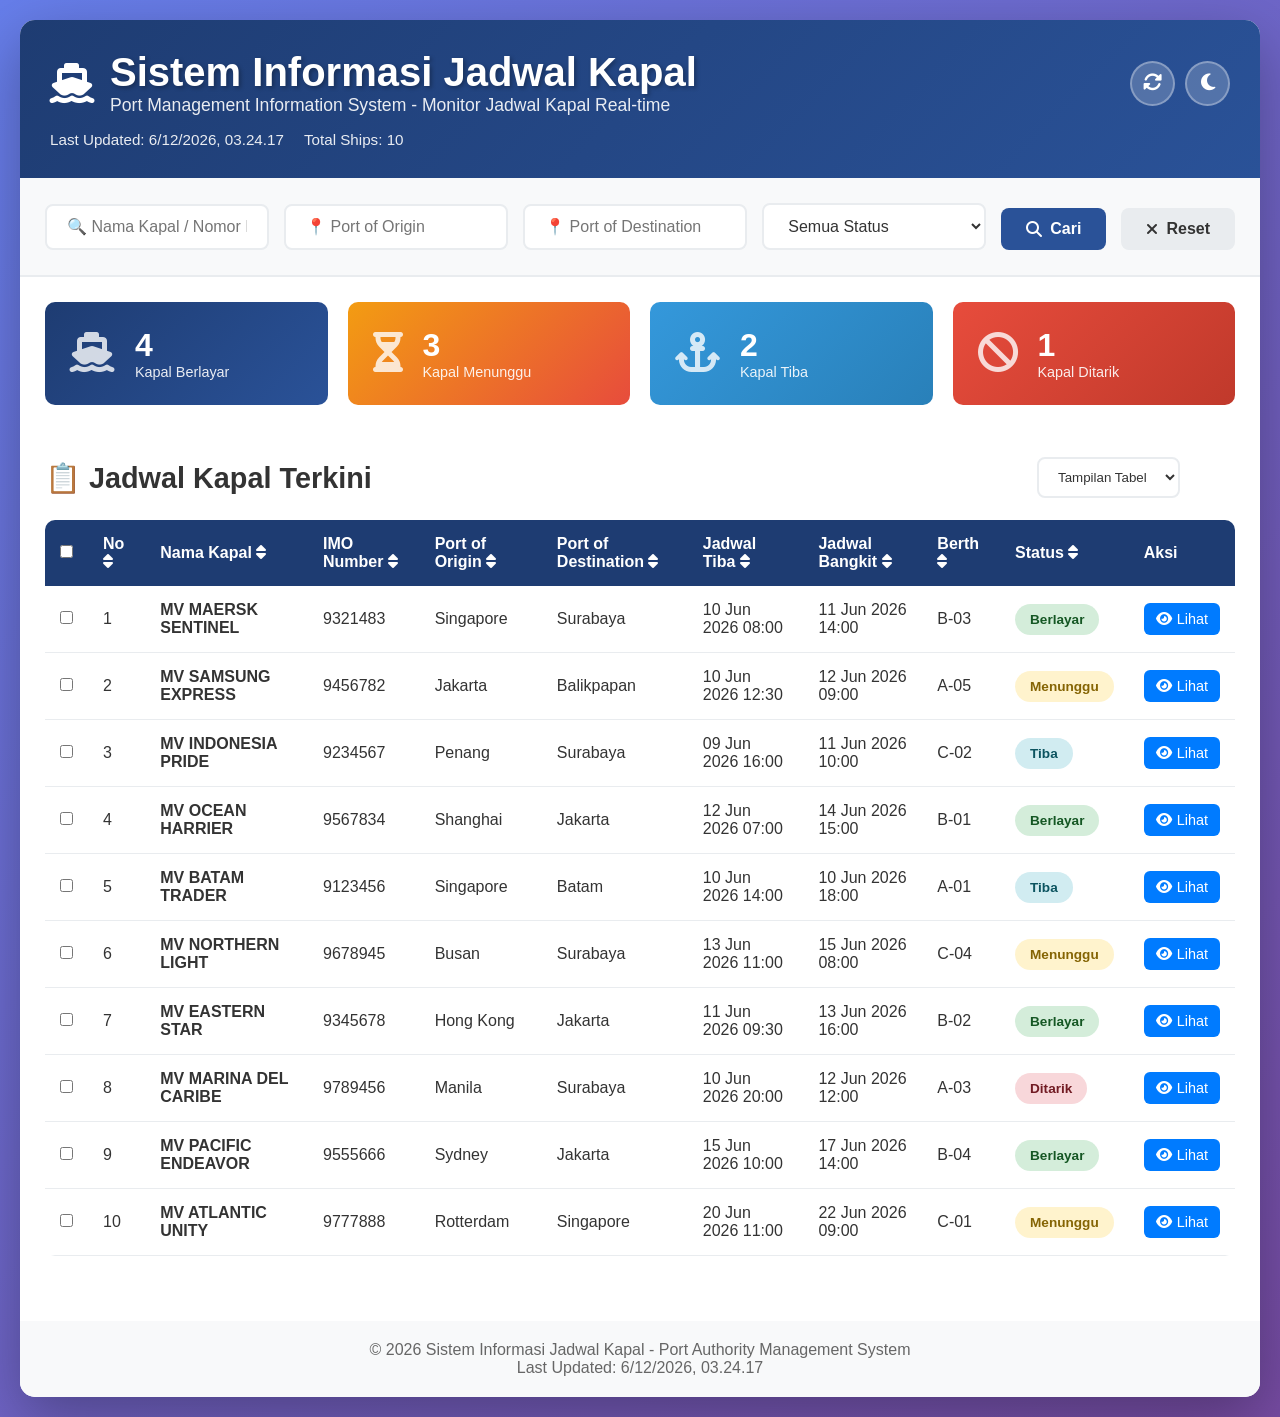
==== ship-schedule/index.html @ 840cf927 "Add Sistem Jadwal Kapal and Digital Clock applications" ====
<!DOCTYPE html>
<html lang="id">
<head>
    <meta charset="UTF-8">
    <meta name="viewport" content="width=device-width, initial-scale=1.0">
    <title>Sistem Informasi Jadwal Kapal</title>
    <link rel="stylesheet" href="styles.css">
    <link rel="stylesheet" href="https://cdnjs.cloudflare.com/ajax/libs/font-awesome/6.4.0/css/all.min.css">
</head>
<body>
    <div class="container">
        <div class="header">
            <div class="header-content">
                <div class="logo-section">
                    <i class="fas fa-ship"></i>
                    <div>
                        <h1>Sistem Informasi Jadwal Kapal</h1>
                        <p>Port Management Information System - Monitor Jadwal Kapal Real-time</p>
                    </div>
                </div>
                <div class="header-actions">
                    <button id="refreshBtn" class="btn-icon" title="Refresh Data">
                        <i class="fas fa-sync-alt"></i>
                    </button>
                    <button id="darkModeBtn" class="btn-icon" title="Toggle Dark Mode">
                        <i class="fas fa-moon"></i>
                    </button>
                </div>
            </div>
            <div class="status-bar">
                <span id="lastUpdate">Last Updated: --</span>
                <span id="totalShips">Total Ships: 0</span>
            </div>
        </div>

        <div class="search-section">
            <form class="search-form" id="searchForm">
                <div class="search-group">
                    <input type="text" id="shipName" placeholder="🔍 Nama Kapal / Nomor IMO" class="search-input">
                </div>
                <div class="search-group">
                    <input type="text" id="origin" placeholder="📍 Port of Origin" class="search-input">
                </div>
                <div class="search-group">
                    <input type="text" id="destination" placeholder="📍 Port of Destination" class="search-input">
                </div>
                <div class="search-group">
                    <select id="status" class="search-input">
                        <option value="">Semua Status</option>
                        <option value="berlayar">Berlayar</option>
                        <option value="menunggu">Menunggu</option>
                        <option value="tiba">Tiba</option>
                        <option value="ditarik">Ditarik</option>
                    </select>
                </div>
                <button type="submit" class="btn-primary">
                    <i class="fas fa-search"></i> Cari
                </button>
                <button type="reset" class="btn-secondary">
                    <i class="fas fa-times"></i> Reset
                </button>
            </form>
        </div>

        <div class="stats-section" id="statsSection">
            <div class="stat-card berlayar-card">
                <div class="stat-icon"><i class="fas fa-ship"></i></div>
                <div class="stat-content">
                    <h3 id="stat-berlayar">0</h3>
                    <p>Kapal Berlayar</p>
                </div>
            </div>
            <div class="stat-card menunggu-card">
                <div class="stat-icon"><i class="fas fa-hourglass-half"></i></div>
                <div class="stat-content">
                    <h3 id="stat-menunggu">0</h3>
                    <p>Kapal Menunggu</p>
                </div>
            </div>
            <div class="stat-card tiba-card">
                <div class="stat-icon"><i class="fas fa-anchor"></i></div>
                <div class="stat-content">
                    <h3 id="stat-tiba">0</h3>
                    <p>Kapal Tiba</p>
                </div>
            </div>
            <div class="stat-card ditarik-card">
                <div class="stat-icon"><i class="fas fa-ban"></i></div>
                <div class="stat-content">
                    <h3 id="stat-ditarik">0</h3>
                    <p>Kapal Ditarik</p>
                </div>
            </div>
        </div>

        <div class="table-section">
            <div class="table-header">
                <h2>📋 Jadwal Kapal Terkini</h2>
                <div class="table-controls">
                    <select id="viewMode" class="view-toggle">
                        <option value="table">Tampilan Tabel</option>
                        <option value="card">Tampilan Kartu</option>
                    </select>
                    <button id="exportBtn" class="btn-icon" title="Export to CSV">
                        <i class="fas fa-download"></i>
                    </button>
                </div>
            </div>

            <div id="tableView" class="table-view active">
                <div class="table-responsive">
                    <table class="schedule-table" id="scheduleTable">
                        <thead>
                            <tr>
                                <th><input type="checkbox" id="selectAll" title="Select All"></th>
                                <th onclick="sortTable('no')">No <i class="fas fa-sort"></i></th>
                                <th onclick="sortTable('nama')">Nama Kapal <i class="fas fa-sort"></i></th>
                                <th onclick="sortTable('imo')">IMO Number <i class="fas fa-sort"></i></th>
                                <th onclick="sortTable('origin')">Port of Origin <i class="fas fa-sort"></i></th>
                                <th onclick="sortTable('destination')">Port of Destination <i class="fas fa-sort"></i></th>
                                <th onclick="sortTable('tiba')">Jadwal Tiba <i class="fas fa-sort"></i></th>
                                <th onclick="sortTable('bangkit')">Jadwal Bangkit <i class="fas fa-sort"></i></th>
                                <th onclick="sortTable('berth')">Berth <i class="fas fa-sort"></i></th>
                                <th onclick="sortTable('status')">Status <i class="fas fa-sort"></i></th>
                                <th>Aksi</th>
                            </tr>
                        </thead>
                        <tbody id="tableBody"></tbody>
                    </table>
                </div>
                <div id="noResults" class="no-results" style="display: none;">
                    <i class="fas fa-search"></i>
                    <p>Tidak ada data kapal yang sesuai dengan pencarian</p>
                </div>
            </div>

            <div id="cardView" class="card-view">
                <div id="cardContainer" class="card-container"></div>
            </div>
        </div>

        <div class="pagination" id="pagination"></div>

        <div class="footer">
            <p>© 2026 Sistem Informasi Jadwal Kapal - Port Authority Management System</p>
            <p>Last Updated: <span id="footerTime">--</span></p>
        </div>
    </div>

    <div id="detailModal" class="modal">
        <div class="modal-content">
            <div class="modal-header">
                <h2 id="modalTitle">Detail Kapal</h2>
                <button class="modal-close">&times;</button>
            </div>
            <div id="modalBody" class="modal-body"></div>
            <div class="modal-footer">
                <button class="btn-secondary modal-close">Tutup</button>
            </div>
        </div>
    </div>

    <div id="toast" class="toast"></div>

    <script src="data.js"></script>
    <script src="app.js"></script>
</body>
</html>
---- ship-schedule/styles.css ----
* {
    margin: 0;
    padding: 0;
    box-sizing: border-box;
}

:root {
    --primary-color: #2a5298;
    --secondary-color: #1e3c72;
    --accent-color: #667eea;
    --danger-color: #dc3545;
    --success-color: #28a745;
    --warning-color: #ffc107;
    --info-color: #007bff;
    --light-bg: #f8f9fa;
    --border-color: #e9ecef;
    --text-color: #333;
    --text-light: #666;
    --transition: all 0.3s ease;
}

body.dark-mode {
    --light-bg: #1a1a2e;
    --text-color: #e0e0e0;
    --text-light: #a0a0a0;
    --border-color: #2a2a3e;
}

body {
    font-family: 'Segoe UI', Tahoma, Geneva, Verdana, sans-serif;
    background: linear-gradient(135deg, #667eea 0%, #764ba2 100%);
    min-height: 100vh;
    padding: 20px;
    color: var(--text-color);
    transition: var(--transition);
}

body.dark-mode {
    background: linear-gradient(135deg, #0f0f1e 0%, #1a1a3e 100%);
}

.container {
    max-width: 1400px;
    margin: 0 auto;
    background: white;
    border-radius: 15px;
    box-shadow: 0 20px 60px rgba(0,0,0,0.3);
    overflow: hidden;
    transition: var(--transition);
}

body.dark-mode .container {
    background: #1a1a2e;
    box-shadow: 0 20px 60px rgba(0,0,0,0.7);
}

.header {
    background: linear-gradient(135deg, #1e3c72 0%, #2a5298 100%);
    color: white;
    padding: 30px;
}

.header-content {
    display: flex;
    justify-content: space-between;
    align-items: center;
    margin-bottom: 15px;
}

.logo-section {
    display: flex;
    align-items: center;
    gap: 15px;
}

.logo-section i {
    font-size: 2.5em;
    animation: float 3s ease-in-out infinite;
}

@keyframes float {
    0%, 100% { transform: translateY(0px); }
    50% { transform: translateY(-10px); }
}

.logo-section h1 {
    font-size: 2.5em;
    text-shadow: 2px 2px 4px rgba(0,0,0,0.3);
}

.logo-section p {
    font-size: 1.1em;
    opacity: 0.9;
}

.header-actions {
    display: flex;
    gap: 10px;
}

.btn-icon {
    width: 45px;
    height: 45px;
    border-radius: 50%;
    background: rgba(255,255,255,0.2);
    color: white;
    border: 2px solid rgba(255,255,255,0.3);
    cursor: pointer;
    font-size: 1.2em;
    transition: var(--transition);
    display: flex;
    align-items: center;
    justify-content: center;
}

.btn-icon:hover {
    background: rgba(255,255,255,0.3);
    transform: scale(1.1);
}

.status-bar {
    display: flex;
    gap: 20px;
    font-size: 0.95em;
    opacity: 0.9;
    flex-wrap: wrap;
}

.search-section {
    padding: 25px;
    background: var(--light-bg);
    border-bottom: 2px solid var(--border-color);
}

.search-form {
    display: flex;
    gap: 15px;
    flex-wrap: wrap;
    align-items: flex-end;
}

.search-group {
    flex: 1;
    min-width: 150px;
}

.search-input {
    width: 100%;
    padding: 12px 20px;
    border: 2px solid var(--border-color);
    border-radius: 8px;
    font-size: 1em;
    background: white;
    color: var(--text-color);
}

body.dark-mode .search-input {
    background: #2a2a3e;
    color: var(--text-color);
    border-color: #3a3a4e;
}

.search-input:focus {
    outline: none;
    border-color: var(--accent-color);
    box-shadow: 0 0 10px rgba(102, 126, 234, 0.2);
}

.btn-primary, .btn-secondary {
    padding: 12px 25px;
    border: none;
    border-radius: 8px;
    font-size: 1em;
    cursor: pointer;
    transition: var(--transition);
    display: flex;
    align-items: center;
    gap: 8px;
    font-weight: 600;
}

.btn-primary {
    background: var(--primary-color);
    color: white;
}

.btn-primary:hover {
    background: var(--secondary-color);
    transform: translateY(-2px);
}

.btn-secondary {
    background: var(--border-color);
    color: var(--text-color);
}

.btn-secondary:hover {
    background: #ddd;
}

.stats-section {
    display: grid;
    grid-template-columns: repeat(auto-fit, minmax(250px, 1fr));
    gap: 20px;
    padding: 25px;
}

.stat-card {
    background: linear-gradient(135deg, #667eea 0%, #764ba2 100%);
    color: white;
    padding: 25px;
    border-radius: 10px;
    display: flex;
    align-items: center;
    gap: 20px;
    cursor: pointer;
    transition: var(--transition);
}

.stat-card:hover {
    transform: translateY(-5px);
}

.stat-card.berlayar-card {
    background: linear-gradient(135deg, #1e3c72 0%, #2a5298 100%);
}

.stat-card.menunggu-card {
    background: linear-gradient(135deg, #f39c12 0%, #e74c3c 100%);
}

.stat-card.tiba-card {
    background: linear-gradient(135deg, #3498db 0%, #2980b9 100%);
}

.stat-card.ditarik-card {
    background: linear-gradient(135deg, #e74c3c 0%, #c0392b 100%);
}

.stat-icon {
    font-size: 2.5em;
    opacity: 0.8;
}

.stat-content h3 {
    font-size: 2em;
}

.stat-content p {
    font-size: 0.9em;
    opacity: 0.9;
}

.table-section {
    padding: 25px;
}

.table-header {
    display: flex;
    justify-content: space-between;
    align-items: center;
    margin-bottom: 20px;
    flex-wrap: wrap;
    gap: 15px;
}

.table-header h2 {
    color: var(--text-color);
    font-size: 1.8em;
}

.table-controls {
    display: flex;
    gap: 10px;
    align-items: center;
}

.view-toggle {
    padding: 10px 15px;
    border: 2px solid var(--border-color);
    border-radius: 8px;
    background: white;
    color: var(--text-color);
    cursor: pointer;
}

body.dark-mode .view-toggle {
    background: #2a2a3e;
    color: var(--text-color);
}

.table-responsive {
    overflow-x: auto;
    border-radius: 10px;
    margin-bottom: 20px;
}

.schedule-table {
    width: 100%;
    border-collapse: collapse;
    background: white;
}

body.dark-mode .schedule-table {
    background: #2a2a3e;
}

.schedule-table th {
    background: var(--secondary-color);
    color: white;
    padding: 15px;
    text-align: left;
    cursor: pointer;
}

.schedule-table td {
    padding: 15px;
    border-bottom: 1px solid var(--border-color);
    color: var(--text-color);
}

.schedule-table tbody tr:hover {
    background: var(--light-bg);
}

.status {
    padding: 8px 15px;
    border-radius: 20px;
    font-size: 0.85em;
    font-weight: 600;
    display: inline-block;
}

.status.berlayar {
    background: #d4edda;
    color: #155724;
}

.status.menunggu {
    background: #fff3cd;
    color: #856404;
}

.status.tiba {
    background: #d1ecf1;
    color: #0c5460;
}

.status.ditarik {
    background: #f8d7da;
    color: #721c24;
}

.card-view {
    display: none;
}

.card-view.active {
    display: block;
}

.card-container {
    display: grid;
    grid-template-columns: repeat(auto-fill, minmax(300px, 1fr));
    gap: 20px;
}

.ship-card {
    background: white;
    border-radius: 10px;
    padding: 20px;
    box-shadow: 0 5px 15px rgba(0,0,0,0.1);
    border-left: 5px solid var(--primary-color);
}

body.dark-mode .ship-card {
    background: #2a2a3e;
}

.ship-card:hover {
    transform: translateY(-5px);
}

.ship-card h3 {
    color: var(--primary-color);
    margin-bottom: 10px;
}

.ship-card p {
    margin: 8px 0;
    color: var(--text-light);
}

.action-buttons {
    display: flex;
    gap: 8px;
    flex-wrap: wrap;
}

.btn-action {
    padding: 8px 12px;
    border: none;
    border-radius: 6px;
    cursor: pointer;
    font-size: 0.9em;
    transition: var(--transition);
    display: flex;
    align-items: center;
    gap: 5px;
}

.btn-view {
    background: var(--info-color);
    color: white;
}

.btn-view:hover {
    background: #0056b3;
}

.modal {
    display: none;
    position: fixed;
    z-index: 1000;
    left: 0;
    top: 0;
    width: 100%;
    height: 100%;
    background-color: rgba(0,0,0,0.5);
}

.modal.active {
    display: flex;
    align-items: center;
    justify-content: center;
}

.modal-content {
    background-color: white;
    border-radius: 15px;
    max-width: 600px;
    width: 90%;
    max-height: 90vh;
    overflow-y: auto;
}

body.dark-mode .modal-content {
    background-color: #2a2a3e;
}

.modal-header {
    display: flex;
    justify-content: space-between;
    padding: 20px;
    border-bottom: 2px solid var(--border-color);
}

.modal-header h2 {
    color: var(--primary-color);
}

.modal-close {
    background: none;
    border: none;
    font-size: 28px;
    cursor: pointer;
    color: var(--text-light);
}

.modal-body {
    padding: 20px;
}

.modal-footer {
    padding: 20px;
    border-top: 2px solid var(--border-color);
    display: flex;
    gap: 10px;
    justify-content: flex-end;
}

.pagination {
    display: flex;
    justify-content: center;
    gap: 10px;
    margin-top: 20px;
    flex-wrap: wrap;
}

.pagination button {
    padding: 10px 15px;
    border: 2px solid var(--border-color);
    background: white;
    color: var(--text-color);
    border-radius: 6px;
    cursor: pointer;
    font-weight: 600;
}

.pagination button:hover {
    background: var(--primary-color);
    color: white;
}

.pagination button.active {
    background: var(--primary-color);
    color: white;
}

.toast {
    position: fixed;
    bottom: 20px;
    right: 20px;
    padding: 20px 30px;
    background: #28a745;
    color: white;
    border-radius: 8px;
    z-index: 2000;
    display: none;
}

.toast.active {
    display: block;
}

.toast.info {
    background: #007bff;
}

.no-results {
    text-align: center;
    padding: 50px 20px;
    color: var(--text-light);
}

.footer {
    background: var(--light-bg);
    padding: 20px;
    text-align: center;
    color: var(--text-light);
}

@media (max-width: 768px) {
    .logo-section {
        flex-direction: column;
    }

    .header-content {
        flex-direction: column;
    }

    .search-form {
        flex-direction: column;
    }

    .stats-section {
        grid-template-columns: 1fr;
    }

    .schedule-table {
        font-size: 0.85em;
    }
}
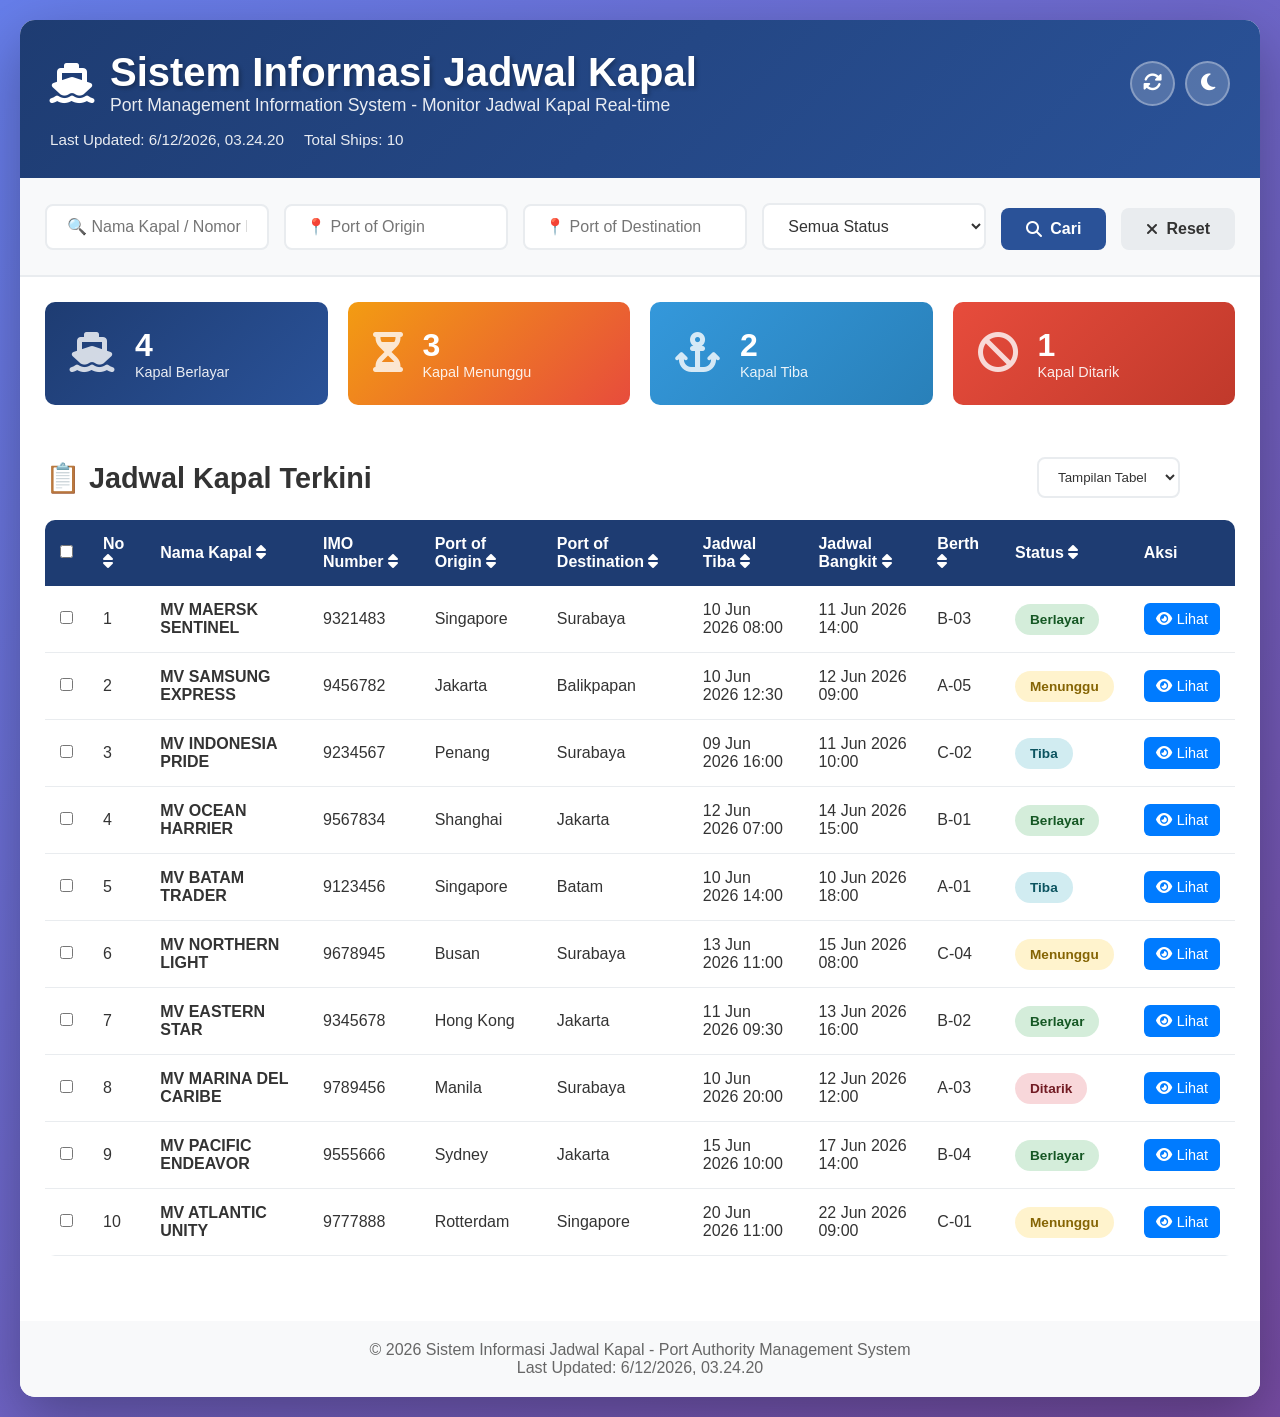
==== commit c2f79dc2: "refactor: improve HTML accessibility, SEO, and semantics\n\n- Add semantic HTML5 elements (header, s" ====
--- a/ship-schedule/index.html
+++ b/ship-schedule/index.html
@@ -3,49 +3,51 @@
 <head>
     <meta charset="UTF-8">
     <meta name="viewport" content="width=device-width, initial-scale=1.0">
+    <meta name="description" content="Sistem Informasi Jadwal Kapal - Monitor jadwal kapal real-time di pelabuhan">
+    <meta name="theme-color" content="#2a5298">
     <title>Sistem Informasi Jadwal Kapal</title>
     <link rel="stylesheet" href="styles.css">
-    <link rel="stylesheet" href="https://cdnjs.cloudflare.com/ajax/libs/font-awesome/6.4.0/css/all.min.css">
+    <link rel="stylesheet" href="https://cdnjs.cloudflare.com/ajax/libs/font-awesome/6.4.0/css/all.min.css" integrity="sha512-/slR4lqWfRIl2zHc8Q/M2bj3UKqpXVphCxHdFpaPAGTx5mxpNvZ1JGFXkNP8eIIbRm6vZA3fJqvBQfTvdYiYLw==" crossorigin="anonymous" referrerpolicy="no-referrer">
 </head>
 <body>
     <div class="container">
-        <div class="header">
+        <header class="header">
             <div class="header-content">
                 <div class="logo-section">
-                    <i class="fas fa-ship"></i>
+                    <i class="fas fa-ship" aria-hidden="true"></i>
                     <div>
                         <h1>Sistem Informasi Jadwal Kapal</h1>
                         <p>Port Management Information System - Monitor Jadwal Kapal Real-time</p>
                     </div>
                 </div>
                 <div class="header-actions">
-                    <button id="refreshBtn" class="btn-icon" title="Refresh Data">
-                        <i class="fas fa-sync-alt"></i>
+                    <button id="refreshBtn" class="btn-icon" title="Refresh Data" aria-label="Refresh ship data">
+                        <i class="fas fa-sync-alt" aria-hidden="true"></i>
                     </button>
-                    <button id="darkModeBtn" class="btn-icon" title="Toggle Dark Mode">
-                        <i class="fas fa-moon"></i>
+                    <button id="darkModeBtn" class="btn-icon" title="Toggle Dark Mode" aria-label="Toggle Dark Mode">
+                        <i class="fas fa-moon" aria-hidden="true"></i>
                     </button>
                 </div>
             </div>
             <div class="status-bar">
-                <span id="lastUpdate">Last Updated: --</span>
-                <span id="totalShips">Total Ships: 0</span>
+                <span id="lastUpdate" role="status">Last Updated: --</span>
+                <span id="totalShips" role="status">Total Ships: 0</span>
             </div>
-        </div>
+        </header>
 
-        <div class="search-section">
+        <section class="search-section">
             <form class="search-form" id="searchForm">
                 <div class="search-group">
-                    <input type="text" id="shipName" placeholder="🔍 Nama Kapal / Nomor IMO" class="search-input">
+                    <input type="text" id="shipName" placeholder="🔍 Nama Kapal / Nomor IMO" class="search-input" aria-label="Search by ship name or IMO number">
                 </div>
                 <div class="search-group">
-                    <input type="text" id="origin" placeholder="📍 Port of Origin" class="search-input">
+                    <input type="text" id="origin" placeholder="📍 Port of Origin" class="search-input" aria-label="Filter by port of origin">
                 </div>
                 <div class="search-group">
-                    <input type="text" id="destination" placeholder="📍 Port of Destination" class="search-input">
+                    <input type="text" id="destination" placeholder="📍 Port of Destination" class="search-input" aria-label="Filter by port of destination">
                 </div>
                 <div class="search-group">
-                    <select id="status" class="search-input">
+                    <select id="status" class="search-input" aria-label="Filter by ship status">
                         <option value="">Semua Status</option>
                         <option value="berlayar">Berlayar</option>
                         <option value="menunggu">Menunggu</option>
@@ -53,83 +55,84 @@
                         <option value="ditarik">Ditarik</option>
                     </select>
                 </div>
-                <button type="submit" class="btn-primary">
-                    <i class="fas fa-search"></i> Cari
+                <button type="submit" class="btn-primary" aria-label="Search ships">
+                    <i class="fas fa-search" aria-hidden="true"></i> Cari
                 </button>
-                <button type="reset" class="btn-secondary">
-                    <i class="fas fa-times"></i> Reset
+                <button type="reset" class="btn-secondary" aria-label="Reset search filters">
+                    <i class="fas fa-times" aria-hidden="true"></i> Reset
                 </button>
             </form>
-        </div>
+        </section>
 
-        <div class="stats-section" id="statsSection">
+        <section class="stats-section" id="statsSection" aria-label="Ship statistics">
             <div class="stat-card berlayar-card">
-                <div class="stat-icon"><i class="fas fa-ship"></i></div>
+                <div class="stat-icon"><i class="fas fa-ship" aria-hidden="true"></i></div>
                 <div class="stat-content">
                     <h3 id="stat-berlayar">0</h3>
                     <p>Kapal Berlayar</p>
                 </div>
             </div>
             <div class="stat-card menunggu-card">
-                <div class="stat-icon"><i class="fas fa-hourglass-half"></i></div>
+                <div class="stat-icon"><i class="fas fa-hourglass-half" aria-hidden="true"></i></div>
                 <div class="stat-content">
                     <h3 id="stat-menunggu">0</h3>
                     <p>Kapal Menunggu</p>
                 </div>
             </div>
             <div class="stat-card tiba-card">
-                <div class="stat-icon"><i class="fas fa-anchor"></i></div>
+                <div class="stat-icon"><i class="fas fa-anchor" aria-hidden="true"></i></div>
                 <div class="stat-content">
                     <h3 id="stat-tiba">0</h3>
                     <p>Kapal Tiba</p>
                 </div>
             </div>
             <div class="stat-card ditarik-card">
-                <div class="stat-icon"><i class="fas fa-ban"></i></div>
+                <div class="stat-icon"><i class="fas fa-ban" aria-hidden="true"></i></div>
                 <div class="stat-content">
                     <h3 id="stat-ditarik">0</h3>
                     <p>Kapal Ditarik</p>
                 </div>
             </div>
-        </div>
+        </section>
 
-        <div class="table-section">
+        <section class="table-section">
             <div class="table-header">
                 <h2>📋 Jadwal Kapal Terkini</h2>
                 <div class="table-controls">
-                    <select id="viewMode" class="view-toggle">
+                    <label for="viewMode" class="sr-only">Select view mode</label>
+                    <select id="viewMode" class="view-toggle" aria-label="Choose table or card view">
                         <option value="table">Tampilan Tabel</option>
                         <option value="card">Tampilan Kartu</option>
                     </select>
-                    <button id="exportBtn" class="btn-icon" title="Export to CSV">
-                        <i class="fas fa-download"></i>
+                    <button id="exportBtn" class="btn-icon" title="Export to CSV" aria-label="Export ship data to CSV">
+                        <i class="fas fa-download" aria-hidden="true"></i>
                     </button>
                 </div>
             </div>
 
             <div id="tableView" class="table-view active">
                 <div class="table-responsive">
-                    <table class="schedule-table" id="scheduleTable">
+                    <table class="schedule-table" id="scheduleTable" aria-label="Ship schedule table">
                         <thead>
                             <tr>
-                                <th><input type="checkbox" id="selectAll" title="Select All"></th>
-                                <th onclick="sortTable('no')">No <i class="fas fa-sort"></i></th>
-                                <th onclick="sortTable('nama')">Nama Kapal <i class="fas fa-sort"></i></th>
-                                <th onclick="sortTable('imo')">IMO Number <i class="fas fa-sort"></i></th>
-                                <th onclick="sortTable('origin')">Port of Origin <i class="fas fa-sort"></i></th>
-                                <th onclick="sortTable('destination')">Port of Destination <i class="fas fa-sort"></i></th>
-                                <th onclick="sortTable('tiba')">Jadwal Tiba <i class="fas fa-sort"></i></th>
-                                <th onclick="sortTable('bangkit')">Jadwal Bangkit <i class="fas fa-sort"></i></th>
-                                <th onclick="sortTable('berth')">Berth <i class="fas fa-sort"></i></th>
-                                <th onclick="sortTable('status')">Status <i class="fas fa-sort"></i></th>
-                                <th>Aksi</th>
+                                <th><input type="checkbox" id="selectAll" title="Select All" aria-label="Select all ships"></th>
+                                <th scope="col" onclick="sortTable('no')" role="button" tabindex="0">No <i class="fas fa-sort" aria-hidden="true"></i></th>
+                                <th scope="col" onclick="sortTable('nama')" role="button" tabindex="0">Nama Kapal <i class="fas fa-sort" aria-hidden="true"></i></th>
+                                <th scope="col" onclick="sortTable('imo')" role="button" tabindex="0">IMO Number <i class="fas fa-sort" aria-hidden="true"></i></th>
+                                <th scope="col" onclick="sortTable('origin')" role="button" tabindex="0">Port of Origin <i class="fas fa-sort" aria-hidden="true"></i></th>
+                                <th scope="col" onclick="sortTable('destination')" role="button" tabindex="0">Port of Destination <i class="fas fa-sort" aria-hidden="true"></i></th>
+                                <th scope="col" onclick="sortTable('tiba')" role="button" tabindex="0">Jadwal Tiba <i class="fas fa-sort" aria-hidden="true"></i></th>
+                                <th scope="col" onclick="sortTable('bangkit')" role="button" tabindex="0">Jadwal Bangkit <i class="fas fa-sort" aria-hidden="true"></i></th>
+                                <th scope="col" onclick="sortTable('berth')" role="button" tabindex="0">Berth <i class="fas fa-sort" aria-hidden="true"></i></th>
+                                <th scope="col" onclick="sortTable('status')" role="button" tabindex="0">Status <i class="fas fa-sort" aria-hidden="true"></i></th>
+                                <th scope="col">Aksi</th>
                             </tr>
                         </thead>
                         <tbody id="tableBody"></tbody>
                     </table>
                 </div>
-                <div id="noResults" class="no-results" style="display: none;">
-                    <i class="fas fa-search"></i>
+                <div id="noResults" class="no-results" style="display: none;" role="alert">
+                    <i class="fas fa-search" aria-hidden="true"></i>
                     <p>Tidak ada data kapal yang sesuai dengan pencarian</p>
                 </div>
             </div>
@@ -137,21 +140,21 @@
             <div id="cardView" class="card-view">
                 <div id="cardContainer" class="card-container"></div>
             </div>
-        </div>
+        </section>
 
-        <div class="pagination" id="pagination"></div>
+        <nav class="pagination" id="pagination" aria-label="Table pagination"></nav>
 
-        <div class="footer">
+        <footer class="footer">
             <p>© 2026 Sistem Informasi Jadwal Kapal - Port Authority Management System</p>
             <p>Last Updated: <span id="footerTime">--</span></p>
-        </div>
+        </footer>
     </div>
 
-    <div id="detailModal" class="modal">
+    <div id="detailModal" class="modal" role="dialog" aria-labelledby="modalTitle">
         <div class="modal-content">
             <div class="modal-header">
                 <h2 id="modalTitle">Detail Kapal</h2>
-                <button class="modal-close">&times;</button>
+                <button class="modal-close" aria-label="Close modal">&times;</button>
             </div>
             <div id="modalBody" class="modal-body"></div>
             <div class="modal-footer">
@@ -160,9 +163,9 @@
         </div>
     </div>
 
-    <div id="toast" class="toast"></div>
+    <div id="toast" class="toast" role="status" aria-live="assertive" aria-atomic="true"></div>
 
-    <script src="data.js"></script>
-    <script src="app.js"></script>
+    <script src="data.js" defer></script>
+    <script src="app.js" defer></script>
 </body>
-</html>+</html>
